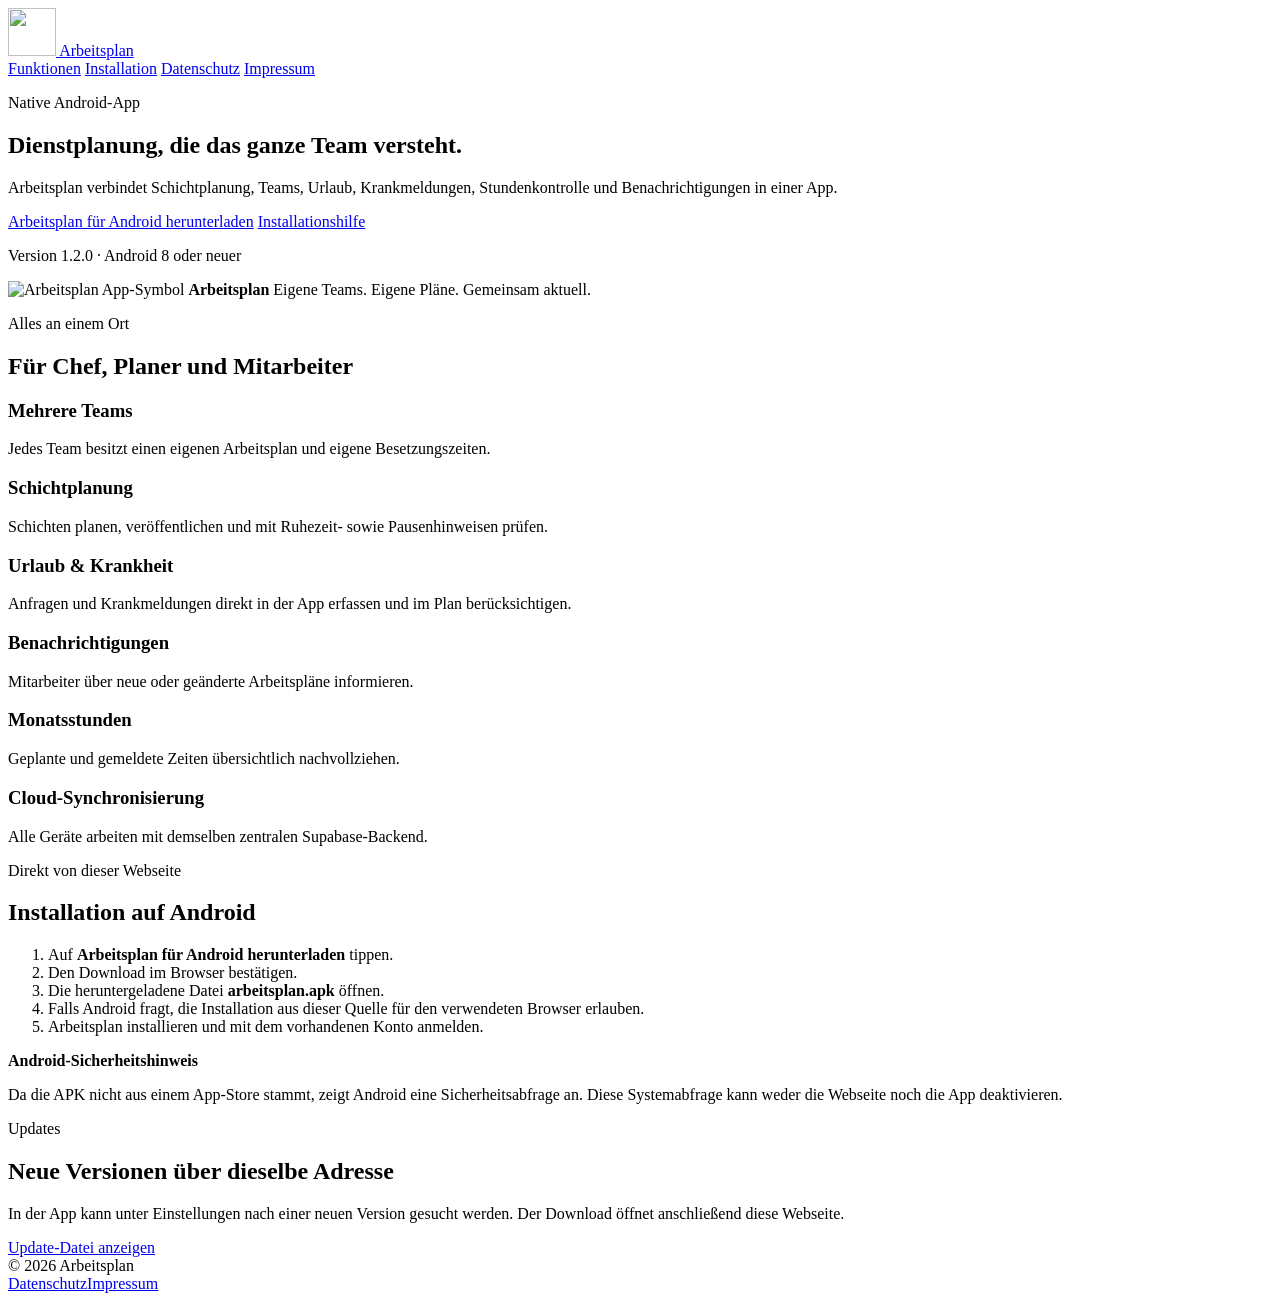
==== index.html @ 3192e21c "Add files via upload" ====
<!doctype html>
<html lang="de">
<head>
  <meta charset="utf-8">
  <meta name="viewport" content="width=device-width, initial-scale=1">
  <meta name="theme-color" content="#a44a20">
  <meta name="description" content="Arbeitsplan – Dienstplanung, Urlaub, Krankmeldungen und Arbeitszeiten für Teams.">
  <title>Arbeitsplan herunterladen</title>
  <link rel="icon" href="assets/icon.png">
  <link rel="stylesheet" href="styles.css">
</head>
<body>
  <header class="site-header">
    <a class="brand" href="#start" aria-label="Arbeitsplan Startseite">
      <img src="assets/icon.png" alt="" width="48" height="48">
      <span>Arbeitsplan</span>
    </a>
    <nav aria-label="Hauptnavigation">
      <a href="#funktionen">Funktionen</a>
      <a href="#installation">Installation</a>
      <a href="datenschutz.html">Datenschutz</a>
      <a href="impressum.html">Impressum</a>
    </nav>
  </header>

  <main id="start">
    <section class="hero">
      <div class="hero-copy">
        <p class="eyebrow">Native Android-App</p>
        <h1>Dienstplanung, die das ganze Team versteht.</h1>
        <p class="lead">Arbeitsplan verbindet Schichtplanung, Teams, Urlaub, Krankmeldungen, Stundenkontrolle und Benachrichtigungen in einer App.</p>
        <div class="actions">
          <a class="button primary" href="downloads/arbeitsplan.apk" download>Arbeitsplan für Android herunterladen</a>
          <a class="button secondary" href="#installation">Installationshilfe</a>
        </div>
        <p class="version">Version 1.2.0 · Android 8 oder neuer</p>
      </div>
      <div class="phone-card" aria-label="Arbeitsplan App-Vorschau">
        <img src="assets/splash-icon.png" alt="Arbeitsplan App-Symbol">
        <strong>Arbeitsplan</strong>
        <span>Eigene Teams. Eigene Pläne. Gemeinsam aktuell.</span>
      </div>
    </section>

    <section id="funktionen" class="section">
      <div class="section-heading">
        <p class="eyebrow">Alles an einem Ort</p>
        <h2>Für Chef, Planer und Mitarbeiter</h2>
      </div>
      <div class="feature-grid">
        <article><h3>Mehrere Teams</h3><p>Jedes Team besitzt einen eigenen Arbeitsplan und eigene Besetzungszeiten.</p></article>
        <article><h3>Schichtplanung</h3><p>Schichten planen, veröffentlichen und mit Ruhezeit- sowie Pausenhinweisen prüfen.</p></article>
        <article><h3>Urlaub & Krankheit</h3><p>Anfragen und Krankmeldungen direkt in der App erfassen und im Plan berücksichtigen.</p></article>
        <article><h3>Benachrichtigungen</h3><p>Mitarbeiter über neue oder geänderte Arbeitspläne informieren.</p></article>
        <article><h3>Monatsstunden</h3><p>Geplante und gemeldete Zeiten übersichtlich nachvollziehen.</p></article>
        <article><h3>Cloud-Synchronisierung</h3><p>Alle Geräte arbeiten mit demselben zentralen Supabase-Backend.</p></article>
      </div>
    </section>

    <section id="installation" class="section installation">
      <div class="section-heading">
        <p class="eyebrow">Direkt von dieser Webseite</p>
        <h2>Installation auf Android</h2>
      </div>
      <ol>
        <li>Auf <strong>Arbeitsplan für Android herunterladen</strong> tippen.</li>
        <li>Den Download im Browser bestätigen.</li>
        <li>Die heruntergeladene Datei <strong>arbeitsplan.apk</strong> öffnen.</li>
        <li>Falls Android fragt, die Installation aus dieser Quelle für den verwendeten Browser erlauben.</li>
        <li>Arbeitsplan installieren und mit dem vorhandenen Konto anmelden.</li>
      </ol>
      <div class="notice">
        <strong>Android-Sicherheitshinweis</strong>
        <p>Da die APK nicht aus einem App-Store stammt, zeigt Android eine Sicherheitsabfrage an. Diese Systemabfrage kann weder die Webseite noch die App deaktivieren.</p>
      </div>
    </section>

    <section class="section support">
      <div>
        <p class="eyebrow">Updates</p>
        <h2>Neue Versionen über dieselbe Adresse</h2>
        <p>In der App kann unter Einstellungen nach einer neuen Version gesucht werden. Der Download öffnet anschließend diese Webseite.</p>
      </div>
      <a class="button secondary" href="updates/latest.json">Update-Datei anzeigen</a>
    </section>
  </main>

  <footer>
    <span>© <span id="year"></span> Arbeitsplan</span>
    <div><a href="datenschutz.html">Datenschutz</a><a href="impressum.html">Impressum</a></div>
  </footer>
  <script>document.getElementById('year').textContent = new Date().getFullYear();</script>
</body>
</html>
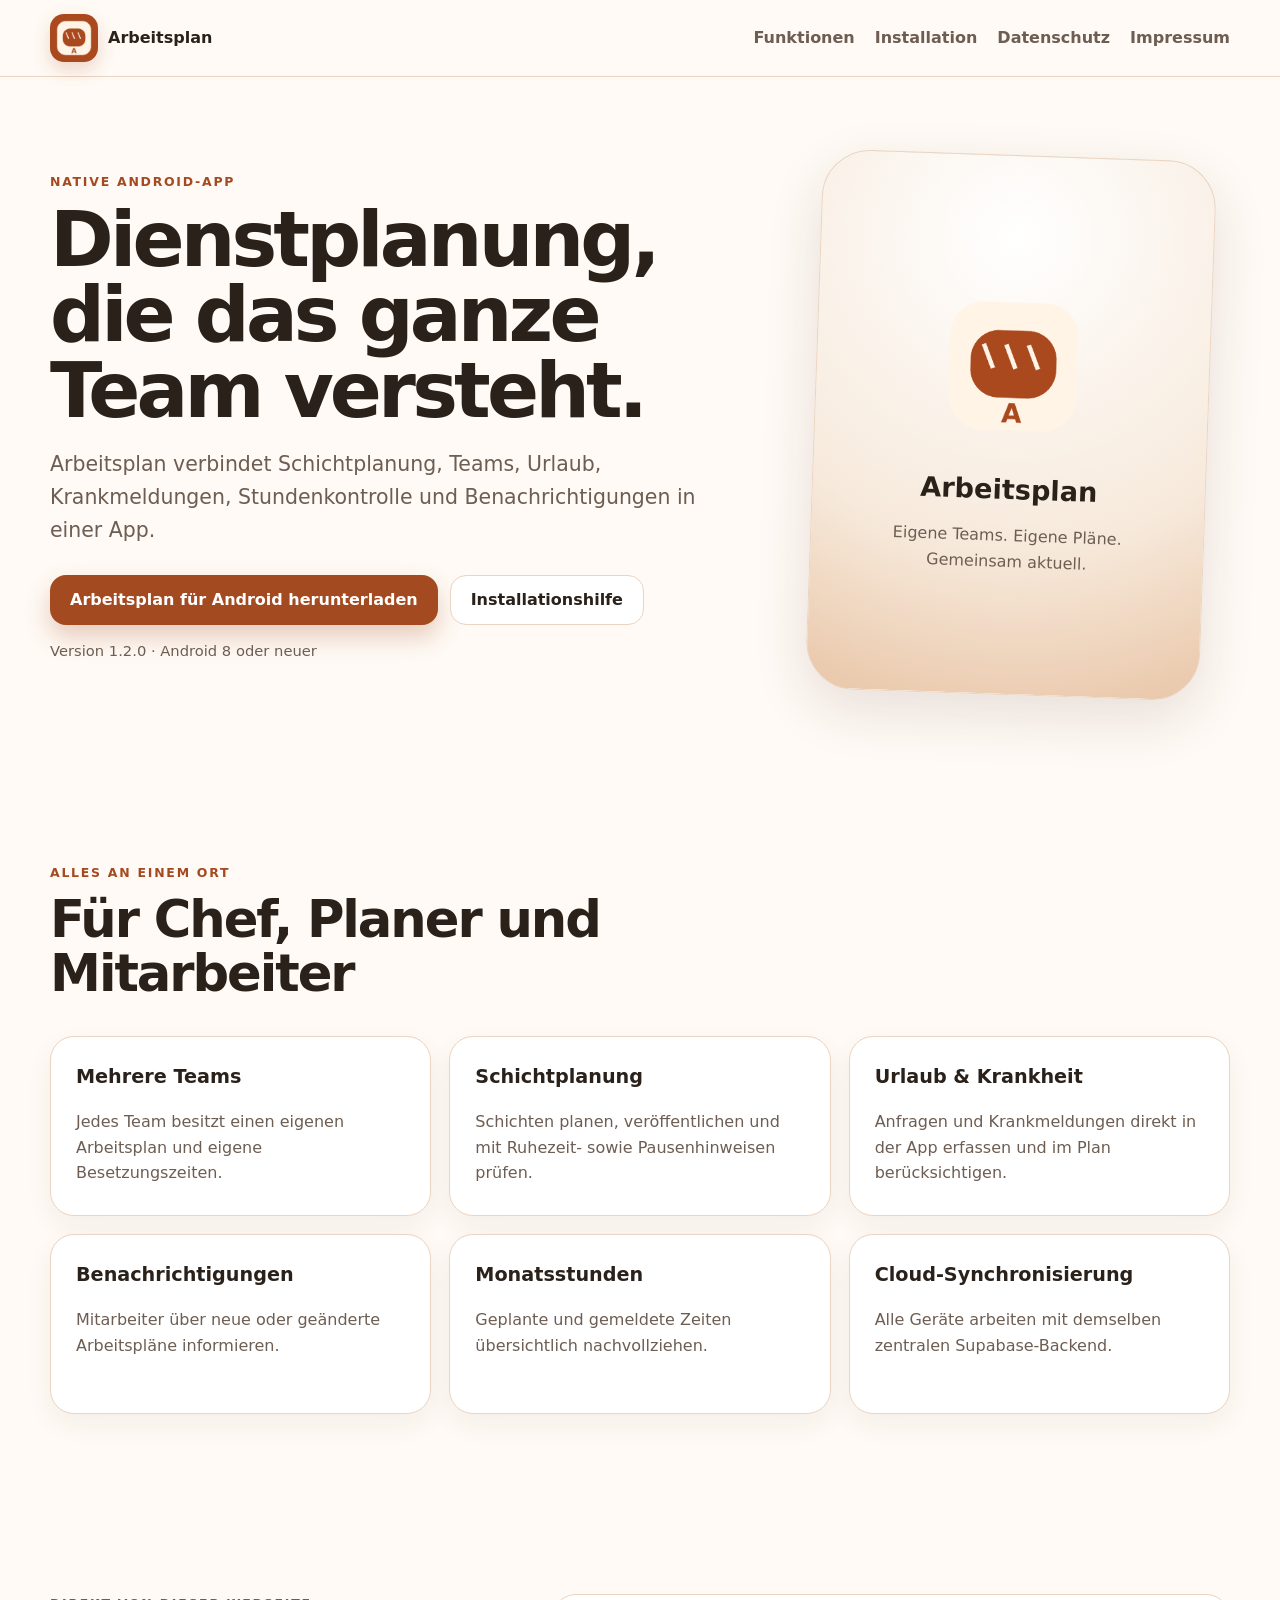
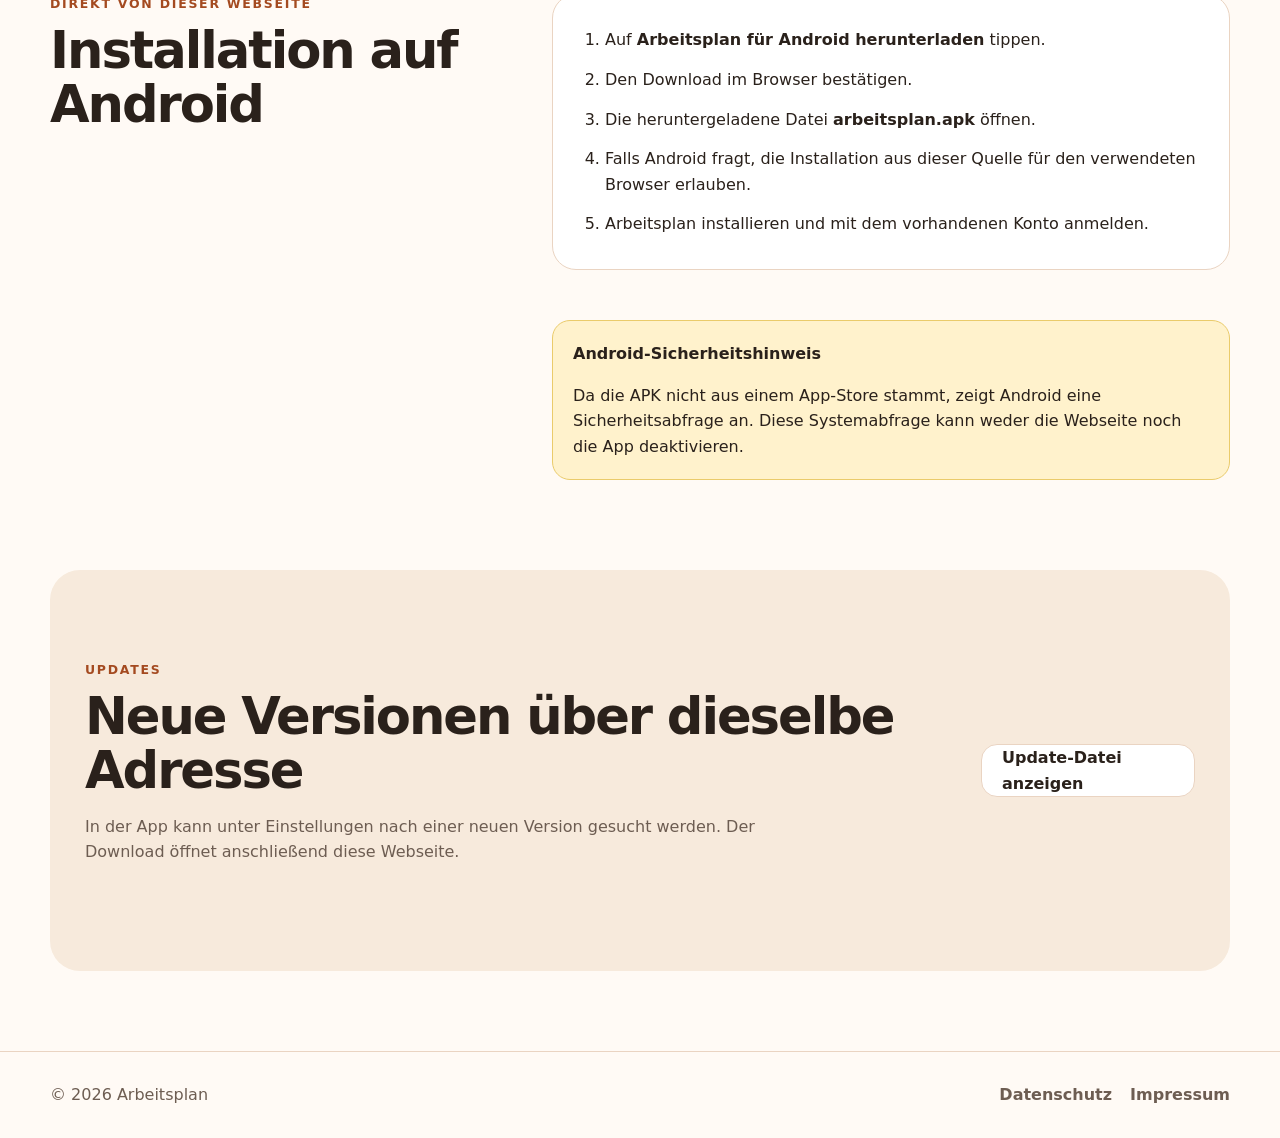
==== commit cd474489: "Add files via upload" ====
--- a/index.html
+++ b/index.html
@@ -30,7 +30,7 @@
         <h1>Dienstplanung, die das ganze Team versteht.</h1>
         <p class="lead">Arbeitsplan verbindet Schichtplanung, Teams, Urlaub, Krankmeldungen, Stundenkontrolle und Benachrichtigungen in einer App.</p>
         <div class="actions">
-          <a class="button primary" href="downloads/arbeitsplan.apk" download>Arbeitsplan für Android herunterladen</a>
+          <a class="button primary" href="https://expo.dev/accounts/fpsnox/projects/arbeitsplan/builds/cb6d2021-4efd-4f20-9d38-c0b11c9010d2" download>Arbeitsplan für Android herunterladen</a>
           <a class="button secondary" href="#installation">Installationshilfe</a>
         </div>
         <p class="version">Version 1.2.0 · Android 8 oder neuer</p>
--- a/styles.css
+++ b/styles.css
@@ -0,0 +1,70 @@
+:root {
+  color-scheme: light;
+  --bg: #fffaf5;
+  --surface: #ffffff;
+  --surface-2: #f7eadc;
+  --text: #2a211b;
+  --muted: #6d5d52;
+  --line: #ead4c2;
+  --primary: #a44a20;
+  --primary-dark: #7f3516;
+  --shadow: 0 20px 55px rgba(64, 34, 18, .12);
+}
+* { box-sizing: border-box; }
+html { scroll-behavior: smooth; }
+body { margin: 0; font-family: Inter, ui-sans-serif, system-ui, -apple-system, BlinkMacSystemFont, "Segoe UI", sans-serif; background: var(--bg); color: var(--text); line-height: 1.6; }
+a { color: inherit; }
+.site-header { position: sticky; top: 0; z-index: 10; display: flex; align-items: center; justify-content: space-between; gap: 24px; padding: 14px max(24px, calc((100vw - 1180px) / 2)); background: rgba(255,250,245,.92); border-bottom: 1px solid var(--line); backdrop-filter: blur(14px); }
+.brand { display: inline-flex; align-items: center; gap: 10px; font-weight: 900; text-decoration: none; }
+.brand img { border-radius: 14px; box-shadow: 0 8px 18px rgba(164,74,32,.2); }
+nav { display: flex; gap: 20px; flex-wrap: wrap; }
+nav a, footer a { color: var(--muted); font-weight: 700; text-decoration: none; }
+nav a:hover, footer a:hover { color: var(--primary); }
+main { overflow: hidden; }
+.hero, .section { width: min(1180px, calc(100% - 40px)); margin-inline: auto; }
+.hero { min-height: 72vh; display: grid; grid-template-columns: 1.25fr .75fr; align-items: center; gap: 70px; padding: 78px 0; }
+.eyebrow { margin: 0 0 10px; color: var(--primary); text-transform: uppercase; letter-spacing: .14em; font-size: .78rem; font-weight: 900; }
+h1 { max-width: 780px; margin: 0; font-size: clamp(2.65rem, 6vw, 5.4rem); line-height: .98; letter-spacing: -.05em; }
+h2 { margin: 0; font-size: clamp(2rem, 4vw, 3.4rem); line-height: 1.05; letter-spacing: -.04em; }
+h3 { margin: 0 0 7px; font-size: 1.2rem; }
+.lead { max-width: 720px; color: var(--muted); font-size: clamp(1.05rem, 2vw, 1.28rem); }
+.actions { display: flex; gap: 12px; flex-wrap: wrap; margin: 28px 0 10px; }
+.button { display: inline-flex; align-items: center; justify-content: center; min-height: 50px; padding: 0 20px; border-radius: 16px; font-weight: 900; text-decoration: none; transition: transform .15s ease, box-shadow .15s ease; }
+.button:hover { transform: translateY(-2px); }
+.button.primary { background: var(--primary); color: white; box-shadow: 0 12px 25px rgba(164,74,32,.26); }
+.button.primary:hover { background: var(--primary-dark); }
+.button.secondary { background: var(--surface); border: 1px solid var(--line); color: var(--text); }
+.version { color: var(--muted); font-size: .92rem; }
+.phone-card { aspect-ratio: .73; max-height: 540px; display: flex; flex-direction: column; align-items: center; justify-content: center; gap: 12px; padding: 30px; border: 1px solid var(--line); border-radius: 48px; background: radial-gradient(circle at 50% 15%, #fff 0, var(--surface-2) 62%, #e9c6a8 100%); box-shadow: var(--shadow); text-align: center; transform: rotate(2deg); }
+.phone-card img { width: min(180px, 58%); }
+.phone-card strong { font-size: 1.7rem; }
+.phone-card span { max-width: 260px; color: var(--muted); }
+.section { padding: 90px 0; }
+.section-heading { max-width: 780px; margin-bottom: 36px; }
+.feature-grid { display: grid; grid-template-columns: repeat(3, 1fr); gap: 18px; }
+.feature-grid article { min-height: 180px; padding: 25px; border: 1px solid var(--line); border-radius: 24px; background: var(--surface); box-shadow: 0 10px 28px rgba(64,34,18,.055); }
+.feature-grid p { color: var(--muted); margin-bottom: 0; }
+.installation { display: grid; grid-template-columns: .8fr 1.2fr; gap: 50px; align-items: start; }
+.installation ol { margin: 0; padding: 25px 25px 25px 52px; border: 1px solid var(--line); border-radius: 24px; background: var(--surface); }
+.installation li { padding: 7px 0; }
+.notice { grid-column: 2; padding: 20px; border-radius: 18px; background: #fff2cc; border: 1px solid #eacb6b; }
+.notice p { margin-bottom: 0; }
+.support { display: flex; justify-content: space-between; align-items: center; gap: 30px; margin-bottom: 80px; padding-inline: 35px; border-radius: 30px; background: var(--surface-2); }
+.support p:not(.eyebrow) { color: var(--muted); max-width: 700px; }
+footer { display: flex; justify-content: space-between; gap: 20px; padding: 30px max(24px, calc((100vw - 1180px) / 2)); border-top: 1px solid var(--line); color: var(--muted); }
+footer div { display: flex; gap: 18px; }
+.legal { width: min(850px, calc(100% - 40px)); margin: 60px auto 100px; padding: 35px; background: var(--surface); border: 1px solid var(--line); border-radius: 24px; }
+.legal h1 { font-size: clamp(2.2rem, 5vw, 4rem); }
+.legal h2 { margin-top: 30px; font-size: 1.5rem; }
+.legal .placeholder { padding: 14px; border-left: 4px solid #d19a32; background: #fff5d8; }
+@media (max-width: 850px) {
+  .site-header { align-items: flex-start; }
+  nav { display: none; }
+  .hero { min-height: auto; grid-template-columns: 1fr; gap: 35px; padding: 55px 0; }
+  .phone-card { max-height: 390px; transform: none; }
+  .feature-grid { grid-template-columns: 1fr; }
+  .installation { grid-template-columns: 1fr; gap: 25px; }
+  .notice { grid-column: 1; }
+  .support { align-items: flex-start; flex-direction: column; padding: 35px 25px; }
+  footer { flex-direction: column; }
+}
